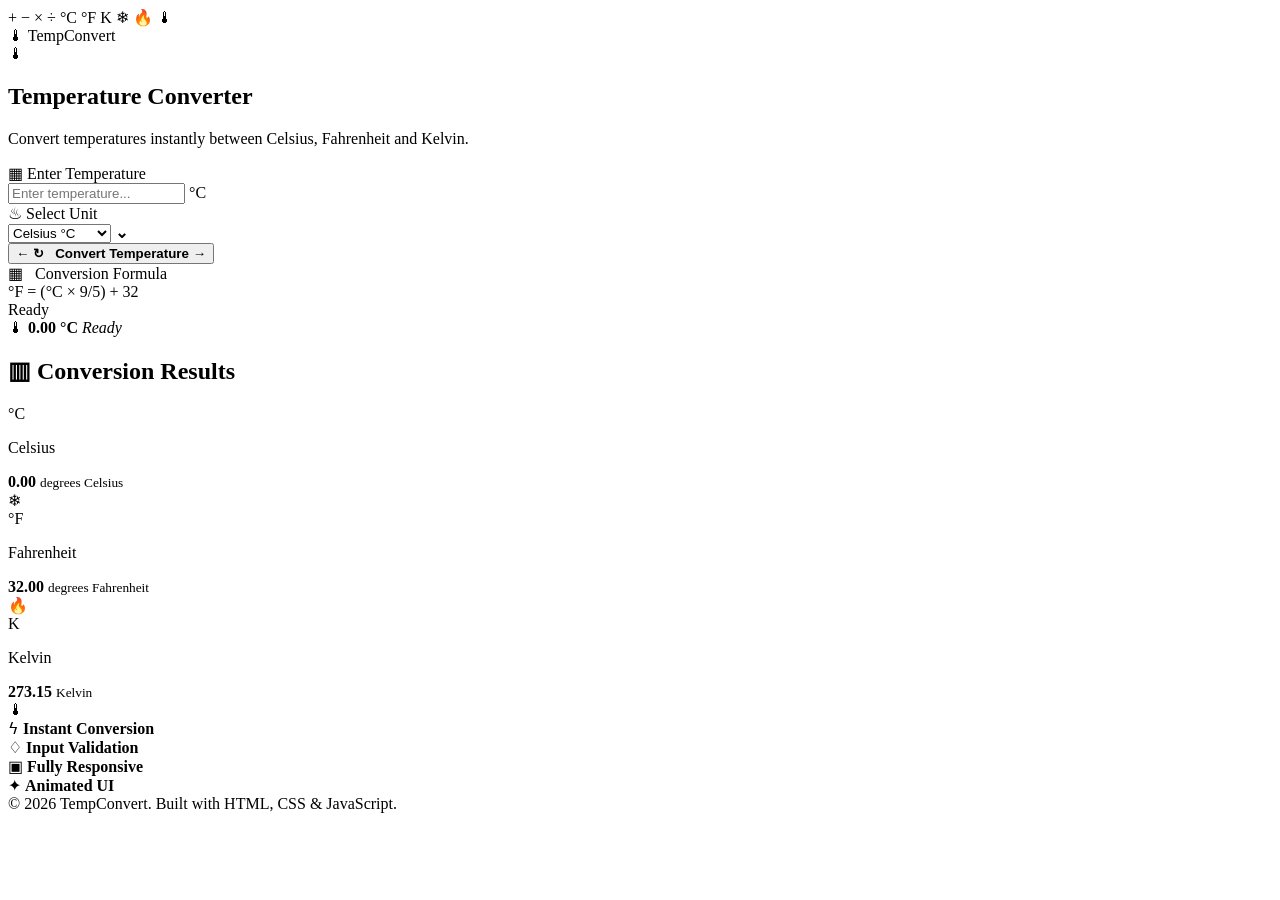
==== WebDev-L1- Temperature Converter Website/index.html @ d9a7f738 "Rename index.html to WebDev-L1- Temperature Converter Website/index.html" ====
<!DOCTYPE html>
<html lang="en">
<head>
    <meta charset="UTF-8">
    <meta name="viewport" content="width=device-width, initial-scale=1.0">

    <title>TempConvert | Temperature Converter</title>

    <link rel="stylesheet" href="style.css">
</head>

<body>

    <!-- Background -->
    <div class="background">

        <div class="grid"></div>

        <div class="glow glow-red"></div>
        <div class="glow glow-cyan"></div>
        <div class="glow glow-yellow"></div>

        <span class="float red f1">+</span>
        <span class="float yellow f2">−</span>
        <span class="float cyan f3">×</span>
        <span class="float red f4">÷</span>

        <span class="float cyan f5">°C</span>
        <span class="float yellow f6">°F</span>
        <span class="float yellow f7">K</span>

        <span class="float cyan f8">❄</span>
        <span class="float red f9">🔥</span>
        <span class="float cyan f10">🌡</span>

        <div id="particles"></div>

    </div>


    <!-- Navigation -->
    <header class="navbar">

        <div class="logo">
            <span class="logo-icon">🌡</span>

            <span>
                Temp<span class="logo-blue">Convert</span>
            </span>
        </div>

    </header>


    <main class="container">

        <!-- Hero -->
        <section class="hero">

            <div class="hero-title">

                <span class="hero-icon">🌡</span>

                <h1>
                    Temperature
                    <span>Converter</span>
                </h1>

            </div>

            <p>
                Convert temperatures instantly between Celsius,
                Fahrenheit and Kelvin.
            </p>

        </section>


        <!-- Main Workspace -->
        <section class="workspace">


            <!-- Converter Card -->
            <div class="converter-card">

                <!-- Temperature Input -->
                <div class="field">

                    <label>
                        <span>▦</span>
                        Enter Temperature
                    </label>

                    <div class="input-wrap">

                        <input
                            id="temperature"
                            type="number"
                            step="any"
                            placeholder="Enter temperature..."
                            autocomplete="off"
                        >

                        <span id="inputUnit">°C</span>

                    </div>

                    <small id="errorMessage"></small>

                </div>


                <!-- Unit -->
                <div class="field">

                    <label>
                        <span>♨</span>
                        Select Unit
                    </label>

                    <div class="select-wrap">

                        <select id="unit">

                            <option value="celsius">
                                Celsius °C
                            </option>

                            <option value="fahrenheit">
                                Fahrenheit °F
                            </option>

                            <option value="kelvin">
                                Kelvin K
                            </option>

                        </select>

                        <b>⌄</b>

                    </div>

                </div>


                <!-- Convert Button -->
                <button
                    id="convertBtn"
                    class="convert-btn"
                >

                    <span>←</span>

                    <strong>
                        ↻ &nbsp; Convert Temperature
                    </strong>

                    <span>→</span>

                </button>


                <!-- Formula -->
                <div class="formula-box">

                    <div class="formula-title">
                        ▦ &nbsp; Conversion Formula
                    </div>

                    <div id="formula">
                        °F = (°C × 9/5) + 32
                    </div>

                </div>


                <!-- Status -->
                <div class="status">

                    <i></i>

                    <span id="statusText">
                        Ready
                    </span>

                </div>

            </div>


            <!-- Gauge -->
            <div class="gauge-card">

                <div class="gauge">

                    <div class="gauge-value">

                        <span class="gauge-thermo">
                            🌡
                        </span>

                        <strong id="gaugeValue">
                            0.00
                        </strong>

                        <b id="gaugeUnit">
                            °C
                        </b>

                        <em id="gaugeStatus">
                            Ready
                        </em>

                    </div>

                </div>

            </div>

        </section>


        <!-- Results -->
        <section class="results">

            <h2>
                <span>▥</span>
                Conversion Results
            </h2>


            <div class="result-grid">


                <!-- Celsius -->
                <article class="result-card celsius-card">

                    <div class="result-symbol">
                        °C
                    </div>

                    <div>

                        <p>
                            Celsius
                        </p>

                        <strong id="celsiusResult">
                            0.00
                        </strong>

                        <small>
                            degrees Celsius
                        </small>

                    </div>

                    <span>
                        ❄
                    </span>

                </article>


                <!-- Fahrenheit -->
                <article class="result-card fahrenheit-card">

                    <div class="result-symbol">
                        °F
                    </div>

                    <div>

                        <p>
                            Fahrenheit
                        </p>

                        <strong id="fahrenheitResult">
                            32.00
                        </strong>

                        <small>
                            degrees Fahrenheit
                        </small>

                    </div>

                    <span>
                        🔥
                    </span>

                </article>


                <!-- Kelvin -->
                <article class="result-card kelvin-card">

                    <div class="result-symbol">
                        K
                    </div>

                    <div>

                        <p>
                            Kelvin
                        </p>

                        <strong id="kelvinResult">
                            273.15
                        </strong>

                        <small>
                            Kelvin
                        </small>

                    </div>

                    <span>
                        🌡
                    </span>

                </article>

            </div>

        </section>


        <!-- Features -->
        <section class="features">

            <div>
                <span>ϟ</span>
                <b>Instant Conversion</b>
            </div>

            <div>
                <span>♢</span>
                <b>Input Validation</b>
            </div>

            <div>
                <span>▣</span>
                <b>Fully Responsive</b>
            </div>

            <div>
                <span>✦</span>
                <b>Animated UI</b>
            </div>

        </section>

    </main>


    <!-- Footer -->
    <footer>

        © 2026
        <span>TempConvert</span>.
        Built with HTML, CSS &amp; JavaScript.

    </footer>


    <script src="script.js"></script>

</body>
</html>
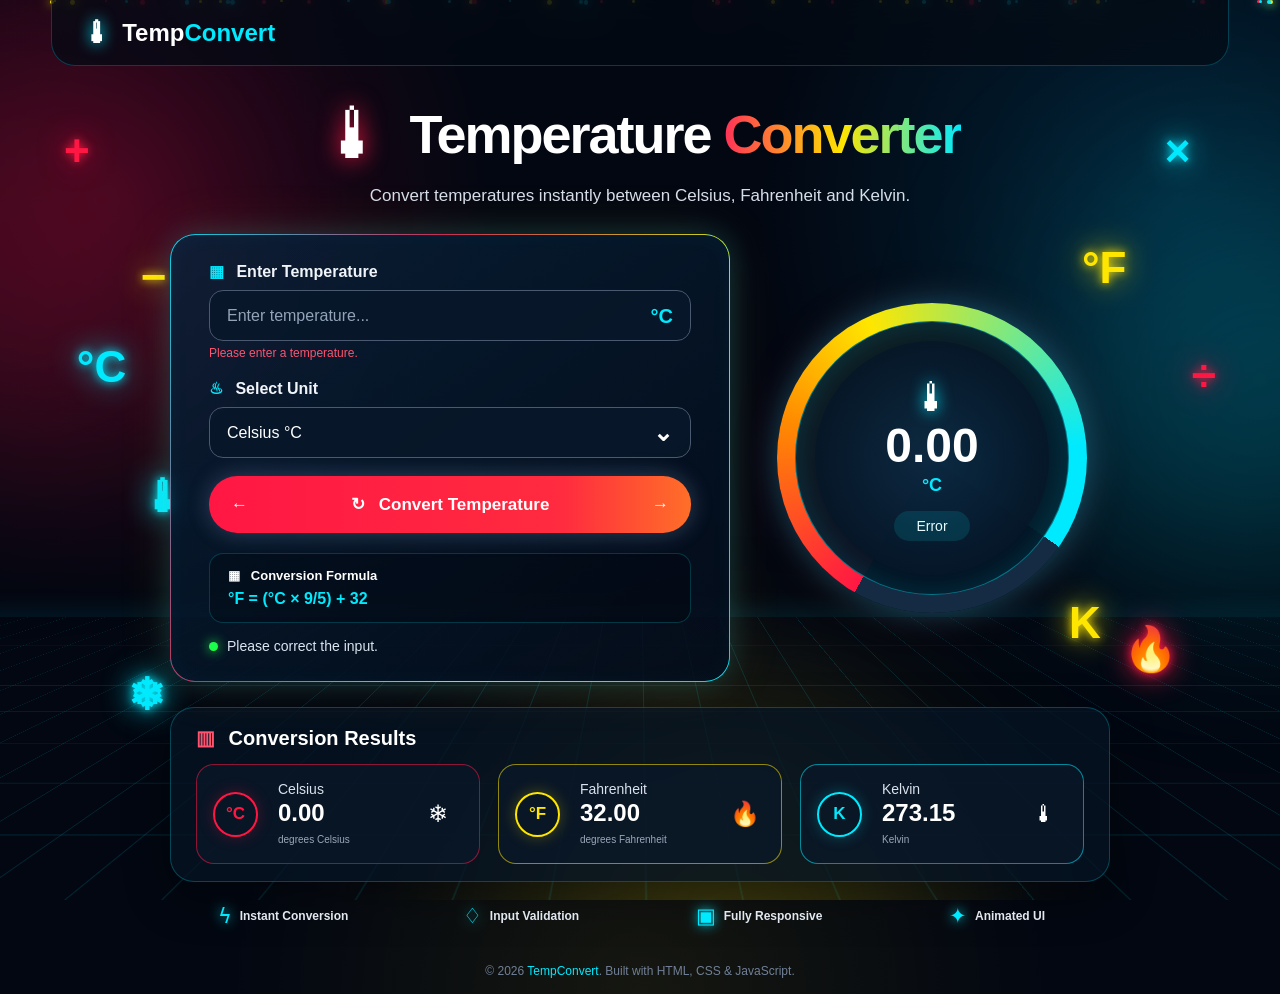
==== commit 05d0637b: "Add files via upload" ====
--- a/WebDev-L1- Temperature Converter Website/index.html
+++ b/WebDev-L1- Temperature Converter Website/index.html
@@ -1,370 +1,370 @@
-<!DOCTYPE html>
-<html lang="en">
-<head>
-    <meta charset="UTF-8">
-    <meta name="viewport" content="width=device-width, initial-scale=1.0">
-
-    <title>TempConvert | Temperature Converter</title>
-
-    <link rel="stylesheet" href="style.css">
-</head>
-
-<body>
-
-    <!-- Background -->
-    <div class="background">
-
-        <div class="grid"></div>
-
-        <div class="glow glow-red"></div>
-        <div class="glow glow-cyan"></div>
-        <div class="glow glow-yellow"></div>
-
-        <span class="float red f1">+</span>
-        <span class="float yellow f2">−</span>
-        <span class="float cyan f3">×</span>
-        <span class="float red f4">÷</span>
-
-        <span class="float cyan f5">°C</span>
-        <span class="float yellow f6">°F</span>
-        <span class="float yellow f7">K</span>
-
-        <span class="float cyan f8">❄</span>
-        <span class="float red f9">🔥</span>
-        <span class="float cyan f10">🌡</span>
-
-        <div id="particles"></div>
-
-    </div>
-
-
-    <!-- Navigation -->
-    <header class="navbar">
-
-        <div class="logo">
-            <span class="logo-icon">🌡</span>
-
-            <span>
-                Temp<span class="logo-blue">Convert</span>
-            </span>
-        </div>
-
-    </header>
-
-
-    <main class="container">
-
-        <!-- Hero -->
-        <section class="hero">
-
-            <div class="hero-title">
-
-                <span class="hero-icon">🌡</span>
-
-                <h1>
-                    Temperature
-                    <span>Converter</span>
-                </h1>
-
-            </div>
-
-            <p>
-                Convert temperatures instantly between Celsius,
-                Fahrenheit and Kelvin.
-            </p>
-
-        </section>
-
-
-        <!-- Main Workspace -->
-        <section class="workspace">
-
-
-            <!-- Converter Card -->
-            <div class="converter-card">
-
-                <!-- Temperature Input -->
-                <div class="field">
-
-                    <label>
-                        <span>▦</span>
-                        Enter Temperature
-                    </label>
-
-                    <div class="input-wrap">
-
-                        <input
-                            id="temperature"
-                            type="number"
-                            step="any"
-                            placeholder="Enter temperature..."
-                            autocomplete="off"
-                        >
-
-                        <span id="inputUnit">°C</span>
-
-                    </div>
-
-                    <small id="errorMessage"></small>
-
-                </div>
-
-
-                <!-- Unit -->
-                <div class="field">
-
-                    <label>
-                        <span>♨</span>
-                        Select Unit
-                    </label>
-
-                    <div class="select-wrap">
-
-                        <select id="unit">
-
-                            <option value="celsius">
-                                Celsius °C
-                            </option>
-
-                            <option value="fahrenheit">
-                                Fahrenheit °F
-                            </option>
-
-                            <option value="kelvin">
-                                Kelvin K
-                            </option>
-
-                        </select>
-
-                        <b>⌄</b>
-
-                    </div>
-
-                </div>
-
-
-                <!-- Convert Button -->
-                <button
-                    id="convertBtn"
-                    class="convert-btn"
-                >
-
-                    <span>←</span>
-
-                    <strong>
-                        ↻ &nbsp; Convert Temperature
-                    </strong>
-
-                    <span>→</span>
-
-                </button>
-
-
-                <!-- Formula -->
-                <div class="formula-box">
-
-                    <div class="formula-title">
-                        ▦ &nbsp; Conversion Formula
-                    </div>
-
-                    <div id="formula">
-                        °F = (°C × 9/5) + 32
-                    </div>
-
-                </div>
-
-
-                <!-- Status -->
-                <div class="status">
-
-                    <i></i>
-
-                    <span id="statusText">
-                        Ready
-                    </span>
-
-                </div>
-
-            </div>
-
-
-            <!-- Gauge -->
-            <div class="gauge-card">
-
-                <div class="gauge">
-
-                    <div class="gauge-value">
-
-                        <span class="gauge-thermo">
-                            🌡
-                        </span>
-
-                        <strong id="gaugeValue">
-                            0.00
-                        </strong>
-
-                        <b id="gaugeUnit">
-                            °C
-                        </b>
-
-                        <em id="gaugeStatus">
-                            Ready
-                        </em>
-
-                    </div>
-
-                </div>
-
-            </div>
-
-        </section>
-
-
-        <!-- Results -->
-        <section class="results">
-
-            <h2>
-                <span>▥</span>
-                Conversion Results
-            </h2>
-
-
-            <div class="result-grid">
-
-
-                <!-- Celsius -->
-                <article class="result-card celsius-card">
-
-                    <div class="result-symbol">
-                        °C
-                    </div>
-
-                    <div>
-
-                        <p>
-                            Celsius
-                        </p>
-
-                        <strong id="celsiusResult">
-                            0.00
-                        </strong>
-
-                        <small>
-                            degrees Celsius
-                        </small>
-
-                    </div>
-
-                    <span>
-                        ❄
-                    </span>
-
-                </article>
-
-
-                <!-- Fahrenheit -->
-                <article class="result-card fahrenheit-card">
-
-                    <div class="result-symbol">
-                        °F
-                    </div>
-
-                    <div>
-
-                        <p>
-                            Fahrenheit
-                        </p>
-
-                        <strong id="fahrenheitResult">
-                            32.00
-                        </strong>
-
-                        <small>
-                            degrees Fahrenheit
-                        </small>
-
-                    </div>
-
-                    <span>
-                        🔥
-                    </span>
-
-                </article>
-
-
-                <!-- Kelvin -->
-                <article class="result-card kelvin-card">
-
-                    <div class="result-symbol">
-                        K
-                    </div>
-
-                    <div>
-
-                        <p>
-                            Kelvin
-                        </p>
-
-                        <strong id="kelvinResult">
-                            273.15
-                        </strong>
-
-                        <small>
-                            Kelvin
-                        </small>
-
-                    </div>
-
-                    <span>
-                        🌡
-                    </span>
-
-                </article>
-
-            </div>
-
-        </section>
-
-
-        <!-- Features -->
-        <section class="features">
-
-            <div>
-                <span>ϟ</span>
-                <b>Instant Conversion</b>
-            </div>
-
-            <div>
-                <span>♢</span>
-                <b>Input Validation</b>
-            </div>
-
-            <div>
-                <span>▣</span>
-                <b>Fully Responsive</b>
-            </div>
-
-            <div>
-                <span>✦</span>
-                <b>Animated UI</b>
-            </div>
-
-        </section>
-
-    </main>
-
-
-    <!-- Footer -->
-    <footer>
-
-        © 2026
-        <span>TempConvert</span>.
-        Built with HTML, CSS &amp; JavaScript.
-
-    </footer>
-
-
-    <script src="script.js"></script>
-
-</body>
-</html>
+<!DOCTYPE html>
+<html lang="en">
+<head>
+    <meta charset="UTF-8">
+    <meta name="viewport" content="width=device-width, initial-scale=1.0">
+
+    <title>TempConvert | Temperature Converter</title>
+
+    <link rel="stylesheet" href="style.css">
+</head>
+
+<body>
+
+    <!-- Background -->
+    <div class="background">
+
+        <div class="grid"></div>
+
+        <div class="glow glow-red"></div>
+        <div class="glow glow-cyan"></div>
+        <div class="glow glow-yellow"></div>
+
+        <span class="float red f1">+</span>
+        <span class="float yellow f2">−</span>
+        <span class="float cyan f3">×</span>
+        <span class="float red f4">÷</span>
+
+        <span class="float cyan f5">°C</span>
+        <span class="float yellow f6">°F</span>
+        <span class="float yellow f7">K</span>
+
+        <span class="float cyan f8">❄</span>
+        <span class="float red f9">🔥</span>
+        <span class="float cyan f10">🌡</span>
+
+        <div id="particles"></div>
+
+    </div>
+
+
+    <!-- Navigation -->
+    <header class="navbar">
+
+        <div class="logo">
+            <span class="logo-icon">🌡</span>
+
+            <span>
+                Temp<span class="logo-blue">Convert</span>
+            </span>
+        </div>
+
+    </header>
+
+
+    <main class="container">
+
+        <!-- Hero -->
+        <section class="hero">
+
+            <div class="hero-title">
+
+                <span class="hero-icon">🌡</span>
+
+                <h1>
+                    Temperature
+                    <span>Converter</span>
+                </h1>
+
+            </div>
+
+            <p>
+                Convert temperatures instantly between Celsius,
+                Fahrenheit and Kelvin.
+            </p>
+
+        </section>
+
+
+        <!-- Main Workspace -->
+        <section class="workspace">
+
+
+            <!-- Converter Card -->
+            <div class="converter-card">
+
+                <!-- Temperature Input -->
+                <div class="field">
+
+                    <label>
+                        <span>▦</span>
+                        Enter Temperature
+                    </label>
+
+                    <div class="input-wrap">
+
+                        <input
+                            id="temperature"
+                            type="number"
+                            step="any"
+                            placeholder="Enter temperature..."
+                            autocomplete="off"
+                        >
+
+                        <span id="inputUnit">°C</span>
+
+                    </div>
+
+                    <small id="errorMessage"></small>
+
+                </div>
+
+
+                <!-- Unit -->
+                <div class="field">
+
+                    <label>
+                        <span>♨</span>
+                        Select Unit
+                    </label>
+
+                    <div class="select-wrap">
+
+                        <select id="unit">
+
+                            <option value="celsius">
+                                Celsius °C
+                            </option>
+
+                            <option value="fahrenheit">
+                                Fahrenheit °F
+                            </option>
+
+                            <option value="kelvin">
+                                Kelvin K
+                            </option>
+
+                        </select>
+
+                        <b>⌄</b>
+
+                    </div>
+
+                </div>
+
+
+                <!-- Convert Button -->
+                <button
+                    id="convertBtn"
+                    class="convert-btn"
+                >
+
+                    <span>←</span>
+
+                    <strong>
+                        ↻ &nbsp; Convert Temperature
+                    </strong>
+
+                    <span>→</span>
+
+                </button>
+
+
+                <!-- Formula -->
+                <div class="formula-box">
+
+                    <div class="formula-title">
+                        ▦ &nbsp; Conversion Formula
+                    </div>
+
+                    <div id="formula">
+                        °F = (°C × 9/5) + 32
+                    </div>
+
+                </div>
+
+
+                <!-- Status -->
+                <div class="status">
+
+                    <i></i>
+
+                    <span id="statusText">
+                        Ready
+                    </span>
+
+                </div>
+
+            </div>
+
+
+            <!-- Gauge -->
+            <div class="gauge-card">
+
+                <div class="gauge">
+
+                    <div class="gauge-value">
+
+                        <span class="gauge-thermo">
+                            🌡
+                        </span>
+
+                        <strong id="gaugeValue">
+                            0.00
+                        </strong>
+
+                        <b id="gaugeUnit">
+                            °C
+                        </b>
+
+                        <em id="gaugeStatus">
+                            Ready
+                        </em>
+
+                    </div>
+
+                </div>
+
+            </div>
+
+        </section>
+
+
+        <!-- Results -->
+        <section class="results">
+
+            <h2>
+                <span>▥</span>
+                Conversion Results
+            </h2>
+
+
+            <div class="result-grid">
+
+
+                <!-- Celsius -->
+                <article class="result-card celsius-card">
+
+                    <div class="result-symbol">
+                        °C
+                    </div>
+
+                    <div>
+
+                        <p>
+                            Celsius
+                        </p>
+
+                        <strong id="celsiusResult">
+                            0.00
+                        </strong>
+
+                        <small>
+                            degrees Celsius
+                        </small>
+
+                    </div>
+
+                    <span>
+                        ❄
+                    </span>
+
+                </article>
+
+
+                <!-- Fahrenheit -->
+                <article class="result-card fahrenheit-card">
+
+                    <div class="result-symbol">
+                        °F
+                    </div>
+
+                    <div>
+
+                        <p>
+                            Fahrenheit
+                        </p>
+
+                        <strong id="fahrenheitResult">
+                            32.00
+                        </strong>
+
+                        <small>
+                            degrees Fahrenheit
+                        </small>
+
+                    </div>
+
+                    <span>
+                        🔥
+                    </span>
+
+                </article>
+
+
+                <!-- Kelvin -->
+                <article class="result-card kelvin-card">
+
+                    <div class="result-symbol">
+                        K
+                    </div>
+
+                    <div>
+
+                        <p>
+                            Kelvin
+                        </p>
+
+                        <strong id="kelvinResult">
+                            273.15
+                        </strong>
+
+                        <small>
+                            Kelvin
+                        </small>
+
+                    </div>
+
+                    <span>
+                        🌡
+                    </span>
+
+                </article>
+
+            </div>
+
+        </section>
+
+
+        <!-- Features -->
+        <section class="features">
+
+            <div>
+                <span>ϟ</span>
+                <b>Instant Conversion</b>
+            </div>
+
+            <div>
+                <span>♢</span>
+                <b>Input Validation</b>
+            </div>
+
+            <div>
+                <span>▣</span>
+                <b>Fully Responsive</b>
+            </div>
+
+            <div>
+                <span>✦</span>
+                <b>Animated UI</b>
+            </div>
+
+        </section>
+
+    </main>
+
+
+    <!-- Footer -->
+    <footer>
+
+        © 2026
+        <span>TempConvert</span>.
+        Built with HTML, CSS &amp; JavaScript.
+
+    </footer>
+
+
+    <script src="script.js"></script>
+
+</body>
+</html>
--- a/WebDev-L1- Temperature Converter Website/style.css
+++ b/WebDev-L1- Temperature Converter Website/style.css
@@ -0,0 +1,1368 @@
+* {
+    box-sizing: border-box;
+    margin: 0;
+    padding: 0;
+}
+
+html {
+    scroll-behavior: smooth;
+}
+
+body {
+    min-height: 100vh;
+
+    color: white;
+
+    font-family:
+        "Segoe UI",
+        Arial,
+        sans-serif;
+
+    background:
+        radial-gradient(
+            circle at 8% 20%,
+            rgba(255, 0, 80, 0.18),
+            transparent 28%
+        ),
+
+        radial-gradient(
+            circle at 92% 20%,
+            rgba(0, 180, 255, 0.16),
+            transparent 30%
+        ),
+
+        radial-gradient(
+            circle at 50% 100%,
+            rgba(255, 210, 0, 0.08),
+            transparent 35%
+        ),
+
+        #020711;
+
+    overflow-x: hidden;
+}
+
+
+/* =========================
+   BACKGROUND
+========================= */
+
+.background {
+    position: fixed;
+    inset: 0;
+
+    z-index: -2;
+
+    overflow: hidden;
+
+    pointer-events: none;
+}
+
+
+.grid {
+
+    position: absolute;
+
+    width: 180%;
+    height: 55%;
+
+    left: -40%;
+    bottom: -5%;
+
+    background-image:
+
+        linear-gradient(
+            rgba(0, 220, 255, 0.14) 1px,
+            transparent 1px
+        ),
+
+        linear-gradient(
+            90deg,
+            rgba(0, 220, 255, 0.14) 1px,
+            transparent 1px
+        );
+
+    background-size: 55px 55px;
+
+    transform:
+        perspective(500px)
+        rotateX(62deg);
+
+    box-shadow:
+        0 -40px 100px
+        rgba(0, 210, 255, 0.08);
+
+    animation:
+        gridMove 12s linear infinite;
+}
+
+
+@keyframes gridMove {
+
+    to {
+        background-position:
+            0 55px,
+            55px 0;
+    }
+
+}
+
+
+.glow {
+
+    position: absolute;
+
+    width: 400px;
+    height: 400px;
+
+    border-radius: 50%;
+
+    filter: blur(110px);
+
+    opacity: 0.2;
+}
+
+
+.glow-red {
+
+    background: #ff1744;
+
+    left: -180px;
+    top: 5%;
+}
+
+
+.glow-cyan {
+
+    background: #00eaff;
+
+    right: -180px;
+    top: 20%;
+}
+
+
+.glow-yellow {
+
+    background: #ffe600;
+
+    left: 42%;
+    bottom: -230px;
+}
+
+
+/* Floating symbols */
+
+.float {
+
+    position: absolute;
+
+    font-weight: 800;
+
+    font-size: 44px;
+
+    text-shadow:
+        0 0 10px currentColor,
+        0 0 30px currentColor;
+
+    animation:
+        float 5s ease-in-out infinite;
+}
+
+
+.red {
+    color: #ff1744;
+}
+
+.cyan {
+    color: #00eaff;
+}
+
+.yellow {
+    color: #ffe600;
+}
+
+
+.f1 {
+    left: 5%;
+    top: 14%;
+}
+
+.f2 {
+    left: 11%;
+    top: 28%;
+}
+
+.f3 {
+    right: 7%;
+    top: 14%;
+}
+
+.f4 {
+    right: 5%;
+    top: 39%;
+}
+
+.f5 {
+    left: 6%;
+    top: 38%;
+}
+
+.f6 {
+    right: 12%;
+    top: 27%;
+}
+
+.f7 {
+    right: 14%;
+    bottom: 28%;
+}
+
+.f8 {
+    left: 10%;
+    bottom: 20%;
+}
+
+.f9 {
+    right: 8%;
+    bottom: 25%;
+}
+
+.f10 {
+    left: 11%;
+    bottom: 42%;
+}
+
+
+@keyframes float {
+
+    50% {
+        transform:
+            translateY(-25px)
+            rotate(8deg);
+    }
+
+}
+
+
+/* =========================
+   PARTICLES
+========================= */
+
+#particles {
+
+    position: absolute;
+
+    inset: 0;
+}
+
+
+.particle {
+
+    position: absolute;
+
+    border-radius: 50%;
+
+    animation:
+        particle linear infinite;
+}
+
+
+@keyframes particle {
+
+    from {
+        transform: translateY(105vh);
+        opacity: 0;
+    }
+
+    20%,
+    80% {
+        opacity: 1;
+    }
+
+    to {
+        transform: translateY(-15vh);
+        opacity: 0;
+    }
+
+}
+
+
+/* =========================
+   NAVBAR
+========================= */
+
+.navbar {
+
+    width: min(1328px, 92%);
+
+    height: 66px;
+
+    margin: 0 auto;
+
+    padding: 0 30px;
+
+    display: flex;
+
+    align-items: center;
+
+    justify-content: space-between;
+
+    background:
+        rgba(4, 10, 20, 0.72);
+
+    border:
+        1px solid
+        rgba(0, 220, 255, 0.25);
+
+    border-top: 0;
+
+    border-radius:
+        0 0 24px 24px;
+
+    backdrop-filter: blur(18px);
+}
+
+
+.logo {
+
+    display: flex;
+
+    align-items: center;
+
+    gap: 10px;
+
+    font-size: 24px;
+
+    font-weight: 800;
+}
+
+
+.logo-icon {
+
+    font-size: 30px;
+
+    text-shadow:
+        0 0 15px #00eaff;
+}
+
+
+.logo-blue {
+
+    color: #00eaff;
+}
+
+
+.nav-text {
+
+    font-size: 13px;
+
+    color: #cbd5e1;
+
+    letter-spacing: 0.5px;
+}
+
+
+/* =========================
+   CONTAINER
+========================= */
+
+.container {
+
+    width: min(940px, 92%);
+
+    margin: auto;
+
+    padding:
+        28px 0 20px;
+}
+
+
+/* =========================
+   HERO
+========================= */
+
+.hero {
+
+    text-align: center;
+
+    margin-bottom: 28px;
+}
+
+
+.hero-title {
+
+    display: flex;
+
+    justify-content: center;
+
+    align-items: center;
+
+    gap: 20px;
+}
+
+
+.hero-icon {
+
+    font-size: 70px;
+
+    filter:
+        drop-shadow(
+            0 0 12px #ff1744
+        );
+}
+
+
+h1 {
+
+    font-size: 54px;
+
+    line-height: 1;
+
+    font-weight: 800;
+
+    letter-spacing: -2px;
+}
+
+
+h1 span {
+
+    background:
+        linear-gradient(
+            90deg,
+            #ff3158,
+            #ffe600,
+            #00eaff
+        );
+
+    -webkit-background-clip: text;
+
+    background-clip: text;
+
+    color: transparent;
+}
+
+
+.hero p {
+
+    font-size: 17px;
+
+    color: #d7deea;
+
+    margin-top: 12px;
+}
+
+
+/* =========================
+   WORKSPACE
+========================= */
+
+.workspace {
+
+    display: grid;
+
+    grid-template-columns:
+        560px 1fr;
+
+    gap: 24px;
+
+    align-items: center;
+}
+
+
+/* =========================
+   CONVERTER CARD
+========================= */
+
+.converter-card {
+
+    position: relative;
+
+    padding:
+        27px 38px;
+
+    border-radius: 25px;
+
+    background:
+        linear-gradient(
+            145deg,
+            rgba(8, 34, 58, 0.82),
+            rgba(4, 12, 27, 0.84)
+        );
+
+    border:
+        1px solid
+        rgba(0, 220, 255, 0.55);
+
+    box-shadow:
+
+        0 0 28px
+        rgba(0, 210, 255, 0.18),
+
+        0 0 55px
+        rgba(255, 180, 0, 0.12),
+
+        inset 0 0 25px
+        rgba(0, 220, 255, 0.04);
+}
+
+
+.converter-card::before {
+
+    content: "";
+
+    position: absolute;
+
+    inset: -1px;
+
+    border-radius: 25px;
+
+    padding: 1px;
+
+    background:
+        linear-gradient(
+            120deg,
+            #00eaff,
+            #ff1744,
+            #ffe600,
+            #00eaff
+        );
+
+    -webkit-mask:
+        linear-gradient(#000 0 0)
+        content-box,
+        linear-gradient(#000 0 0);
+
+    -webkit-mask-composite: xor;
+
+    mask-composite: exclude;
+
+    opacity: 0.8;
+
+    pointer-events: none;
+}
+
+
+/* Fields */
+
+.field {
+
+    margin-bottom: 18px;
+}
+
+
+label {
+
+    display: block;
+
+    font-size: 16px;
+
+    font-weight: 700;
+
+    margin-bottom: 9px;
+
+    color: #f1f5f9;
+}
+
+
+label span {
+
+    color: #00eaff;
+
+    margin-right: 8px;
+}
+
+
+.input-wrap,
+.select-wrap {
+
+    position: relative;
+}
+
+
+input,
+select {
+
+    width: 100%;
+
+    height: 51px;
+
+    border-radius: 14px;
+
+    border:
+        1px solid
+        #4a5870;
+
+    outline: none;
+
+    color: white;
+
+    background:
+        rgba(8, 24, 42, 0.82);
+
+    font-size: 16px;
+
+    padding:
+        0 70px 0 17px;
+
+    transition: 0.25s;
+}
+
+
+input::placeholder {
+
+    color: #94a3b8;
+}
+
+
+input:focus,
+select:focus {
+
+    border-color: #00eaff;
+
+    box-shadow:
+        0 0 18px
+        rgba(0, 234, 255, 0.16);
+}
+
+
+.input-wrap > span {
+
+    position: absolute;
+
+    right: 18px;
+
+    top: 50%;
+
+    transform:
+        translateY(-50%);
+
+    font-size: 20px;
+
+    font-weight: 800;
+
+    color: #00eaff;
+}
+
+
+select {
+
+    appearance: none;
+
+    cursor: pointer;
+
+    padding-right: 45px;
+}
+
+
+.select-wrap b {
+
+    position: absolute;
+
+    right: 18px;
+
+    top: 50%;
+
+    transform:
+        translateY(-50%);
+
+    color: white;
+
+    font-size: 24px;
+
+    pointer-events: none;
+}
+
+
+#errorMessage {
+
+    display: block;
+
+    min-height: 15px;
+
+    margin-top: 5px;
+
+    color: #ff5370;
+
+    font-size: 12px;
+}
+
+
+/* =========================
+   CONVERT BUTTON
+========================= */
+
+.convert-btn {
+
+    width: 100%;
+
+    height: 57px;
+
+    border: 0;
+
+    border-radius: 28px;
+
+    cursor: pointer;
+
+    color: white;
+
+    background:
+        linear-gradient(
+            90deg,
+            #ff1744,
+            #ff2b3f,
+            #ffe600,
+            #00eaff
+        );
+
+    background-size: 220% 100%;
+
+    font-size: 17px;
+
+    display: flex;
+
+    align-items: center;
+
+    justify-content: space-between;
+
+    padding: 0 22px;
+
+    box-shadow:
+
+        0 0 25px
+        rgba(0, 220, 255, 0.24),
+
+        0 0 25px
+        rgba(255, 23, 68, 0.2);
+
+    animation:
+        buttonFlow 5s linear infinite;
+
+    transition: 0.25s;
+}
+
+
+.convert-btn:hover {
+
+    transform: translateY(-2px);
+
+    box-shadow:
+        0 0 35px
+        rgba(0, 234, 255, 0.35);
+}
+
+
+.convert-btn:active {
+
+    transform: scale(0.98);
+}
+
+
+@keyframes buttonFlow {
+
+    to {
+        background-position:
+            220% 0;
+    }
+
+}
+
+
+/* =========================
+   FORMULA
+========================= */
+
+.formula-box {
+
+    margin-top: 20px;
+
+    padding: 14px 18px;
+
+    border-radius: 14px;
+
+    background:
+        rgba(0, 0, 0, 0.25);
+
+    border:
+        1px solid
+        rgba(0, 234, 255, 0.2);
+}
+
+
+.formula-title {
+
+    font-size: 13px;
+
+    font-weight: 700;
+
+    margin-bottom: 7px;
+}
+
+
+#formula {
+
+    font-size: 16px;
+
+    color: #00eaff;
+
+    font-weight: 600;
+}
+
+
+/* Status */
+
+.status {
+
+    display: flex;
+
+    align-items: center;
+
+    gap: 9px;
+
+    margin-top: 15px;
+
+    color: #dbe4ef;
+
+    font-size: 14px;
+}
+
+
+.status i {
+
+    width: 9px;
+
+    height: 9px;
+
+    border-radius: 50%;
+
+    background: #1cff4a;
+
+    box-shadow:
+        0 0 12px #1cff4a;
+}
+
+
+/* =========================
+   GAUGE
+========================= */
+
+.gauge-card {
+
+    display: flex;
+
+    justify-content: center;
+
+    align-items: center;
+}
+
+
+.gauge {
+
+    width: 310px;
+
+    height: 310px;
+
+    border-radius: 50%;
+
+    padding: 12px;
+
+    background:
+        conic-gradient(
+            from 210deg,
+            #ff1744 0deg,
+            #ff8c00 75deg,
+            #ffe600 125deg,
+            #00eaff 235deg,
+            #00eaff 275deg,
+            #152b43 275deg
+        );
+
+    box-shadow:
+
+        0 0 30px
+        rgba(0, 234, 255, 0.28),
+
+        0 0 50px
+        rgba(255, 23, 68, 0.14);
+
+    position: relative;
+}
+
+
+.gauge::before {
+
+    content: "";
+
+    position: absolute;
+
+    inset: 18px;
+
+    border-radius: 50%;
+
+    background:
+        rgba(4, 19, 35, 0.96);
+
+    border:
+        1px solid
+        rgba(0, 234, 255, 0.45);
+
+    box-shadow:
+        inset 0 0 30px
+        rgba(0, 234, 255, 0.15);
+}
+
+
+.gauge-value {
+
+    position: absolute;
+
+    inset: 38px;
+
+    border-radius: 50%;
+
+    z-index: 1;
+
+    display: flex;
+
+    flex-direction: column;
+
+    align-items: center;
+
+    justify-content: center;
+
+    background:
+        radial-gradient(
+            circle,
+            rgba(13, 46, 73, 0.8),
+            rgba(3, 14, 28, 0.95)
+        );
+}
+
+
+.gauge-thermo {
+
+    font-size: 40px;
+
+    filter:
+        drop-shadow(
+            0 0 8px #00eaff
+        );
+}
+
+
+.gauge-value strong {
+
+    font-size: 48px;
+
+    line-height: 1;
+
+    margin-top: 2px;
+}
+
+
+.gauge-value b {
+
+    font-size: 18px;
+
+    color: #00eaff;
+
+    margin-top: 5px;
+}
+
+
+.gauge-value em {
+
+    font-style: normal;
+
+    background:
+        rgba(0, 234, 255, 0.12);
+
+    padding:
+        7px 22px;
+
+    border-radius: 20px;
+
+    margin-top: 15px;
+
+    font-size: 14px;
+
+    color: #e6faff;
+}
+
+
+/* =========================
+   RESULTS
+========================= */
+
+.results {
+
+    margin-top: 25px;
+
+    padding:
+        18px 25px 17px;
+
+    border-radius: 24px;
+
+    background:
+        rgba(6, 20, 35, 0.78);
+
+    border:
+        1px solid
+        rgba(0, 234, 255, 0.25);
+
+    box-shadow:
+        0 15px 45px
+        rgba(0, 0, 0, 0.35);
+}
+
+
+.results h2 {
+
+    font-size: 20px;
+
+    margin-bottom: 14px;
+}
+
+
+.results h2 span {
+
+    color: #ff5370;
+
+    margin-right: 8px;
+}
+
+
+.result-grid {
+
+    display: grid;
+
+    grid-template-columns:
+        repeat(3, 1fr);
+
+    gap: 18px;
+}
+
+
+.result-card {
+
+    min-height: 100px;
+
+    border-radius: 18px;
+
+    padding: 16px;
+
+    display: grid;
+
+    grid-template-columns:
+        55px 1fr 35px;
+
+    align-items: center;
+
+    gap: 10px;
+
+    background:
+        rgba(10, 25, 42, 0.75);
+
+    border:
+        1px solid
+        rgba(255, 255, 255, 0.15);
+}
+
+
+.celsius-card {
+
+    border-color:
+        rgba(255, 23, 68, 0.55);
+}
+
+
+.fahrenheit-card {
+
+    border-color:
+        rgba(255, 230, 0, 0.55);
+}
+
+
+.kelvin-card {
+
+    border-color:
+        rgba(0, 234, 255, 0.55);
+}
+
+
+.result-symbol {
+
+    width: 45px;
+
+    height: 45px;
+
+    border-radius: 50%;
+
+    display: grid;
+
+    place-items: center;
+
+    font-weight: 800;
+
+    font-size: 17px;
+}
+
+
+.celsius-card .result-symbol {
+
+    border:
+        2px solid #ff1744;
+
+    color: #ff1744;
+
+    box-shadow:
+        0 0 15px
+        rgba(255, 23, 68, 0.25);
+}
+
+
+.fahrenheit-card .result-symbol {
+
+    border:
+        2px solid #ffe600;
+
+    color: #ffe600;
+
+    box-shadow:
+        0 0 15px
+        rgba(255, 230, 0, 0.25);
+}
+
+
+.kelvin-card .result-symbol {
+
+    border:
+        2px solid #00eaff;
+
+    color: #00eaff;
+
+    box-shadow:
+        0 0 15px
+        rgba(0, 234, 255, 0.25);
+}
+
+
+.result-card p {
+
+    font-size: 14px;
+
+    color: #d9e1ec;
+}
+
+
+.result-card strong {
+
+    display: block;
+
+    font-size: 24px;
+
+    margin: 2px 0;
+}
+
+
+.result-card small {
+
+    font-size: 10px;
+
+    color: #9aa8ba;
+}
+
+
+.result-card > span {
+
+    font-size: 24px;
+}
+
+
+/* =========================
+   FEATURES
+========================= */
+
+.features {
+
+    display: grid;
+
+    grid-template-columns:
+        repeat(4, 1fr);
+
+    gap: 12px;
+
+    margin-top: 22px;
+}
+
+
+.features div {
+
+    display: flex;
+
+    justify-content: center;
+
+    align-items: center;
+
+    gap: 8px;
+
+    color: #e2e8f0;
+
+    font-size: 12px;
+}
+
+
+.features span {
+
+    font-size: 21px;
+
+    color: #00eaff;
+
+    text-shadow:
+        0 0 12px #00eaff;
+}
+
+
+/* =========================
+   FOOTER
+========================= */
+
+footer {
+
+    text-align: center;
+
+    padding: 16px;
+
+    color: #718096;
+
+    font-size: 12px;
+}
+
+
+footer span {
+
+    color: #00eaff;
+}
+
+
+/* =========================
+   RESPONSIVE
+========================= */
+
+@media (max-width: 900px) {
+
+    .workspace {
+
+        grid-template-columns: 1fr;
+    }
+
+    .gauge {
+
+        width: 250px;
+        height: 250px;
+    }
+
+    .container {
+
+        width: min(650px, 92%);
+    }
+
+}
+
+
+@media (max-width: 650px) {
+
+    .navbar {
+
+        height: 58px;
+
+        padding: 0 16px;
+    }
+
+    .nav-text {
+
+        display: none;
+    }
+
+    .logo {
+
+        font-size: 19px;
+    }
+
+    .hero-title {
+
+        gap: 10px;
+    }
+
+    .hero-icon {
+
+        font-size: 45px;
+    }
+
+    h1 {
+
+        font-size: 38px;
+    }
+
+    .hero p {
+
+        font-size: 14px;
+    }
+
+    .converter-card {
+
+        padding: 22px;
+    }
+
+    .result-grid {
+
+        grid-template-columns: 1fr;
+    }
+
+    .features {
+
+        grid-template-columns:
+            repeat(2, 1fr);
+    }
+
+    .float {
+
+        font-size: 30px;
+    }
+
+}
+
+
+@media (max-width: 430px) {
+
+    h1 {
+
+        font-size: 32px;
+    }
+
+    .hero-title {
+
+        align-items: flex-start;
+    }
+
+    .hero-icon {
+
+        font-size: 35px;
+    }
+
+    .features {
+
+        grid-template-columns: 1fr;
+    }
+
+    .gauge {
+
+        width: 220px;
+        height: 220px;
+    }
+
+    .gauge-value strong {
+
+        font-size: 38px;
+    }
+
+}
